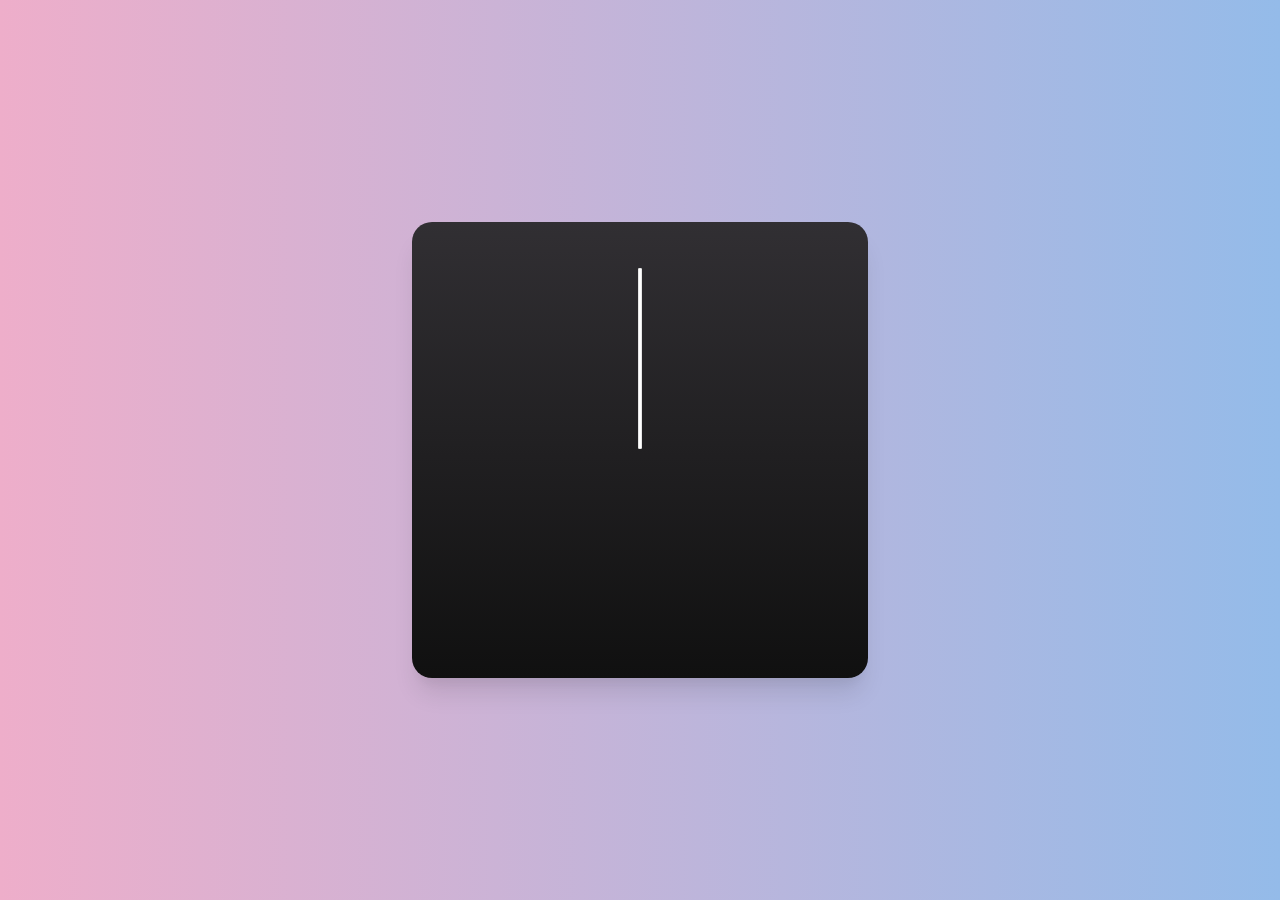
==== 02_clock/index.html @ e0e90ae9 "Add basic structure for day2" ====
<!DOCTYPE html>
<html lang="en">
<head>
  <meta charset="UTF-8">
  <title>JS + CSS Clock</title>
  <link rel="stylesheet" href="stylesheet.css">
  <script type="application/javascript" src="main.js"></script>
</head>
<body>
    <div class="clock">
      <div class="clock-face">
        <div class="hand hour-hand"></div>
        <div class="hand min-hand"></div>
        <div class="hand second-hand"></div>
      </div>
    </div>
</body>
</html>
---- 02_clock/stylesheet.css ----
html {
    background: linear-gradient(90deg, rgba(238,174,202,1), rgba(148,187,233,1));
    text-align: center;
}

body {
    margin: 0;
    display: flex;
    flex-grow: 1;
    height: 100vh;
    align-items: center;
}

.clock {
    width: 360px;
    height: 360px;
    background: linear-gradient(#312f33, #101010);
    border-radius: 20px;
    margin: 50px auto;
    position: relative;
    padding: 48px;
    box-shadow: 0 20px 25px -5px rgba(0, 0, 0, 0.1), 0 10px 10px -5px rgba(0, 0, 0, 0.04);
}

.clock-face {
    position: relative;
    width: 100%;
    height: 100%;
    transform: translateY(-3px);
    /* account for the height of the clock hands */
}

.hand {
    width: 50%;
    height: 3px;
    background: #ffffff;
    position: absolute;
    top: 50%;
    transform-origin: 100%;
    transform: rotate(90deg);
    transition: all .1s;
    transition-timing-function: cubic-bezier(0.31, 0.46, 0.68, 1.43);
}
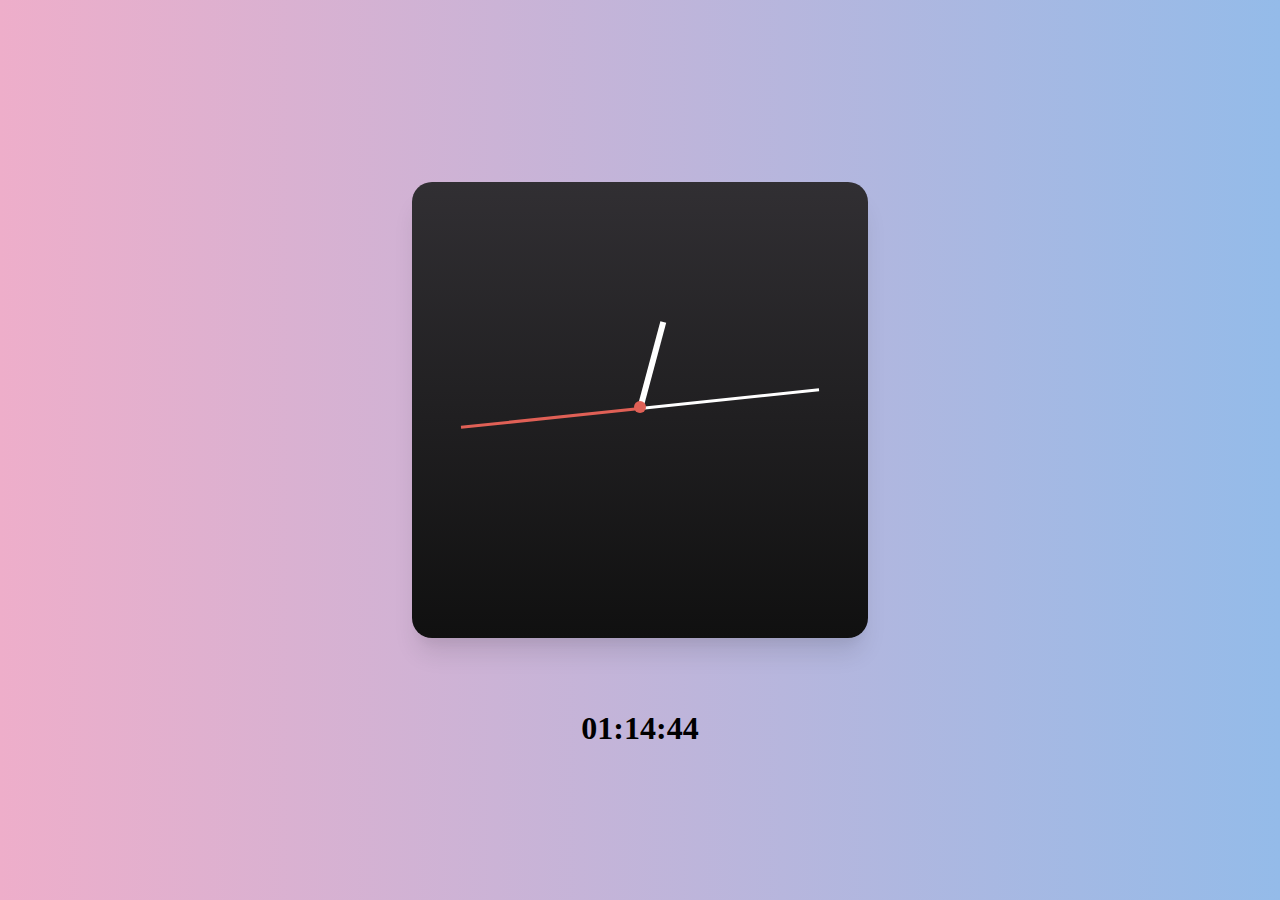
==== commit 4d2ffbdc: "Complete Day 2: JS & CSS Clock" ====
--- a/02_clock/index.html
+++ b/02_clock/index.html
@@ -12,7 +12,9 @@
         <div class="hand hour-hand"></div>
         <div class="hand min-hand"></div>
         <div class="hand second-hand"></div>
+        <div class="middle-dot"></div>
       </div>
     </div>
+    <h1 class='digital-time'></h1>
 </body>
 </html>
--- a/02_clock/stylesheet.css
+++ b/02_clock/stylesheet.css
@@ -6,9 +6,14 @@
 body {
     margin: 0;
     display: flex;
+    flex-direction: column;
     flex-grow: 1;
     height: 100vh;
-    align-items: center;
+    justify-content: center;
+}
+
+h1 {
+    font-size: 32px;
 }
 
 .clock {
@@ -41,3 +46,25 @@
     transition: all .1s;
     transition-timing-function: cubic-bezier(0.31, 0.46, 0.68, 1.43);
 }
+
+.hour-hand {
+    height: 6px;
+    width: 25%;
+    left: 25%;
+    top: calc(50% - 1.5px);
+}
+
+.second-hand {
+    background-color: #e06056;
+}
+
+.middle-dot {
+    top: calc(50% - 6px);
+    left: calc(50% - 6px);
+    width: 12px;
+    height: 12px;
+    position: absolute;
+    border-radius: 9999%;
+    background-color: #e06056;
+    z-index: 2;
+}
